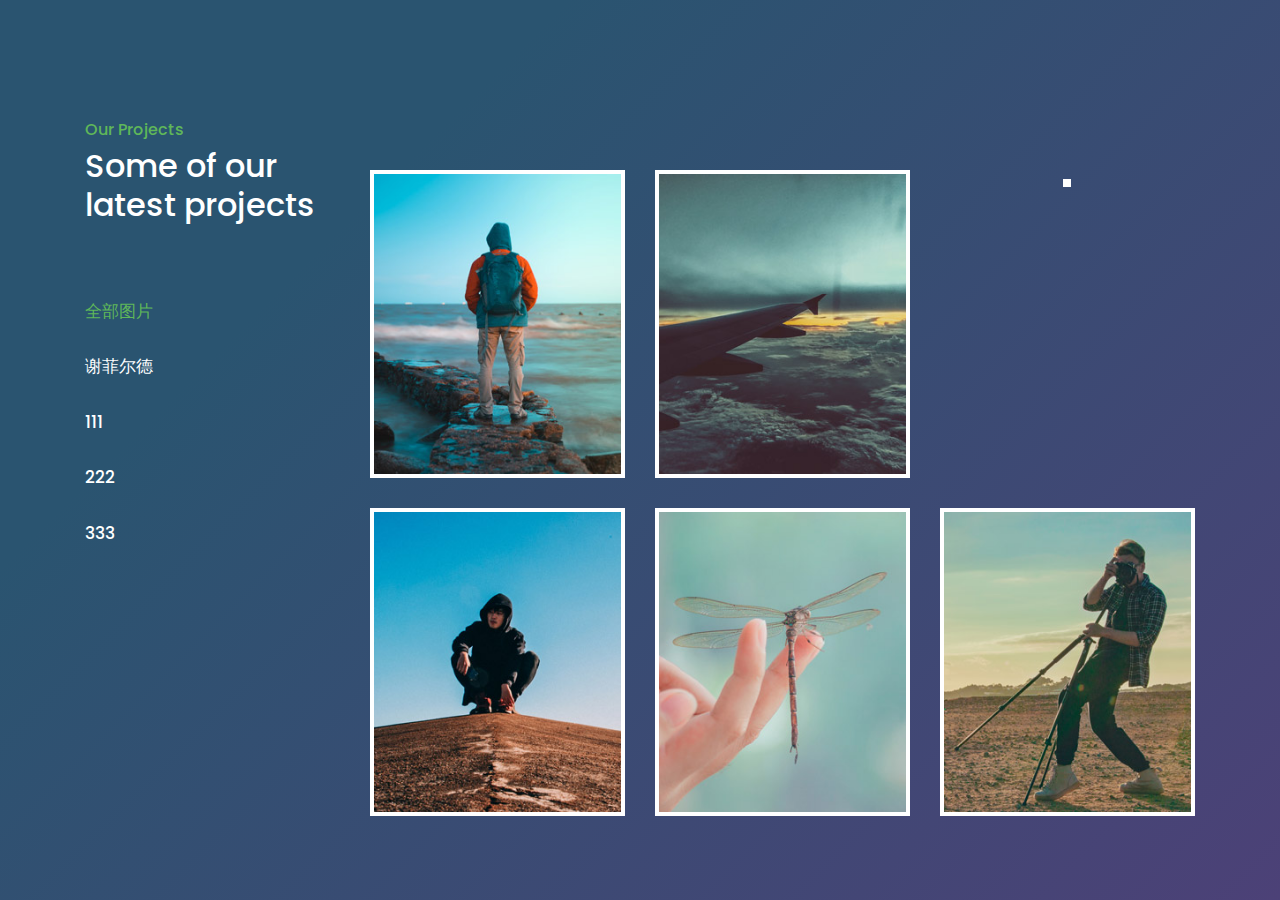
==== photo.html @ 29810135 "Add files via upload" ====
<!DOCTYPE html>
<html lang="en">

  <head>
 
    
    <title> </title>

     <link href="https://fonts.googleapis.com/css2?family=Poppins&display=swap" rel="stylesheet">
    <link rel="stylesheet" href="https://stackpath.bootstrapcdn.com/bootstrap/4.5.2/css/bootstrap.min.css">
 

  <link rel="stylesheet" href="https://cdnjs.cloudflare.com/ajax/libs/lightbox2/2.10.0/css/lightbox.min.css" />
    <style>
        body{
            font-family: 'Poppins', sans-serif;
            background-color: #4c4177;
background-image: linear-gradient(315deg, #4c4177 0%, #2a5470 74%);
            height: 100vh;
            overflow: hidden;
            color: white;
        }
      
 .filters {
  margin-top: 50px;
}
.filters ul {
  padding: 0;
}
 .filters ul li {
  list-style: none;
  display: block;
  padding: 15px 0px;
  cursor: pointer;
  position: relative;
  font-size: 17px;
  font-weight: 500;
  color: #fff;
  text-transform: capitalize;   
  transition: all 0.3s ease-in-out;
    
}
 .filters ul li.active,
 .filters ul li:hover {
  color: #5fb759;
}
 .filters-content {
  margin-top: 50px;
}
 .filters-content .show {
  opacity: 1;
  visibility: visible;
  transition: all 350ms;
}
 .filters-content .hide {
  opacity: 0;
  visibility: hidden;
  transition: all 350ms;
}

 .filters-content .all {
  margin-bottom: 30px;
}

 .filters-content .item {
  text-align: center;
  cursor: pointer; 
  transition: all 0.3s ease-in-out;
}
 .filters-content .item:hover {
  opacity: 0.75;
}
 .filters-content .item .p-inner {
  padding: 20px 30px;
  box-shadow: 0 0 5px rgba(0, 0, 0, 0.3);
}
 .filters-content .item .p-inner h5 {
  font-size: 15px;
}
 .filters-content .item .p-inner .cat {
  font-size: 13px;
}
 .filters-content .item img {
  width: 100%;
     border: 4px solid white;
}

#projects {
  padding-top: 120px;
}

#projects .section-heading {
  margin-bottom: 60px;
}

#projects .section-heading h6 {
  color: #5fb759;
}


@media (max-width: 992px) {
  #projects .filters ul li {
    display: inline-block;
    margin-right: 10px;
    padding: 0px;
  }
  #projects .section-heading {
    margin-bottom: 0px;
  }
}
      
        #lightbox{
            margin-top: 140px;
        } 
      </style>

    </head>
    
    <body>
    
      
     
    <section class="section" id="projects">
      <div class="container">
        <div class="row">
            <div class="col-lg-3">
                <div class="section-heading">
                    <h6>Our Projects</h6>
                    <h2>Some of our latest projects</h2>
                </div>
                <div class="filters">
                    <ul>
                        <li class="active" data-filter="*">全部图片</li>
                        <li data-filter=".des">谢菲尔德</li>
                        <li data-filter=".dev">111</li>
                        <li data-filter=".gra">222</li>
                        <li data-filter=".tsh">333</li>
                    </ul>
                </div>
            </div>
            <div class="col-lg-9">
                <div class="filters-content">
                    <div class="row grid">
                        <div class="col-md-4 all des">
                          <div class="item">
                            <a href="images/project-big-item-01.jpg" data-lightbox="image-1" data-title="Our Projects"><img src="images/project-item-01.jpg" alt=""></a>
                          </div>
                        </div>
                        <div class="col-md-4 all dev">
                          <div class="item">
                            <a href="images/project-big-item-02.jpg" data-lightbox="image-1" data-title="Our Projects"><img src="images/project-item-02.jpg" alt=""></a>
                          </div>
                        </div>
                        <div class="col-md-4 all gra">
                          <div class="item">
                            <a href="https://api2.mubu.com/v3/document_image/167933154131879a1.jpg" data-lightbox="image-1" data-title="Our Projects"><img src="https://api2.mubu.com/v3/document_image/167933154131879a1.jpg" alt=""></a>
                          </div>
                        </div>
                        <div class="col-md-4 all tsh">
                          <div class="item">
                            <a href="images/project-big-item-04.jpg" data-lightbox="image-1" data-title="Our Projects"><img src="images/project-item-04.jpg" alt=""></a>
                          </div>
                        </div>
                        <div class="col-md-4 all dev">
                          <div class="item">
                            <a href="images/project-big-item-05.jpg" data-lightbox="image-1" data-title="Our Projects"><img src="images/project-item-05.jpg" alt=""></a>
                          </div>
                        </div>
                        <div class="col-md-4 all des">
                          <div class="item">
                            <a href="images/project-big-item-06.jpg" data-lightbox="image-1" data-title="Our Projects"><img src="images/project-item-06.jpg" alt=""></a>
                          </div>
                        </div>
                    </div>
                </div>
            </div>
        </div>
      </div>
    </section>
     

    
     

    <!-- jQuery -->
    <script src="assets/js/jquery-2.1.0.min.js"></script>

 
  <script src="https://cdnjs.cloudflare.com/ajax/libs/lightbox2/2.10.0/js/lightbox.min.js"></script>
<script src="https://cdnjs.cloudflare.com/ajax/libs/jquery.isotope/3.0.6/isotope.pkgd.min.js"></script>
    
    
    <script>

       (function ($) {
	
	"use strict";

	 

	$('.filters ul li').click(function(){
	  $('.filters ul li').removeClass('active');
	  $(this).addClass('active');
	  
	  var data = $(this).attr('data-filter');
	  $grid.isotope({
	    filter: data
	  })
	});

	var $grid = $(".grid").isotope({
	  itemSelector: ".all",
	  percentPosition: true,
	  masonry: {
	    columnWidth: ".all"
	  }
	})

	 
	 
})(window.jQuery);

    </script>

  </body>
</html>
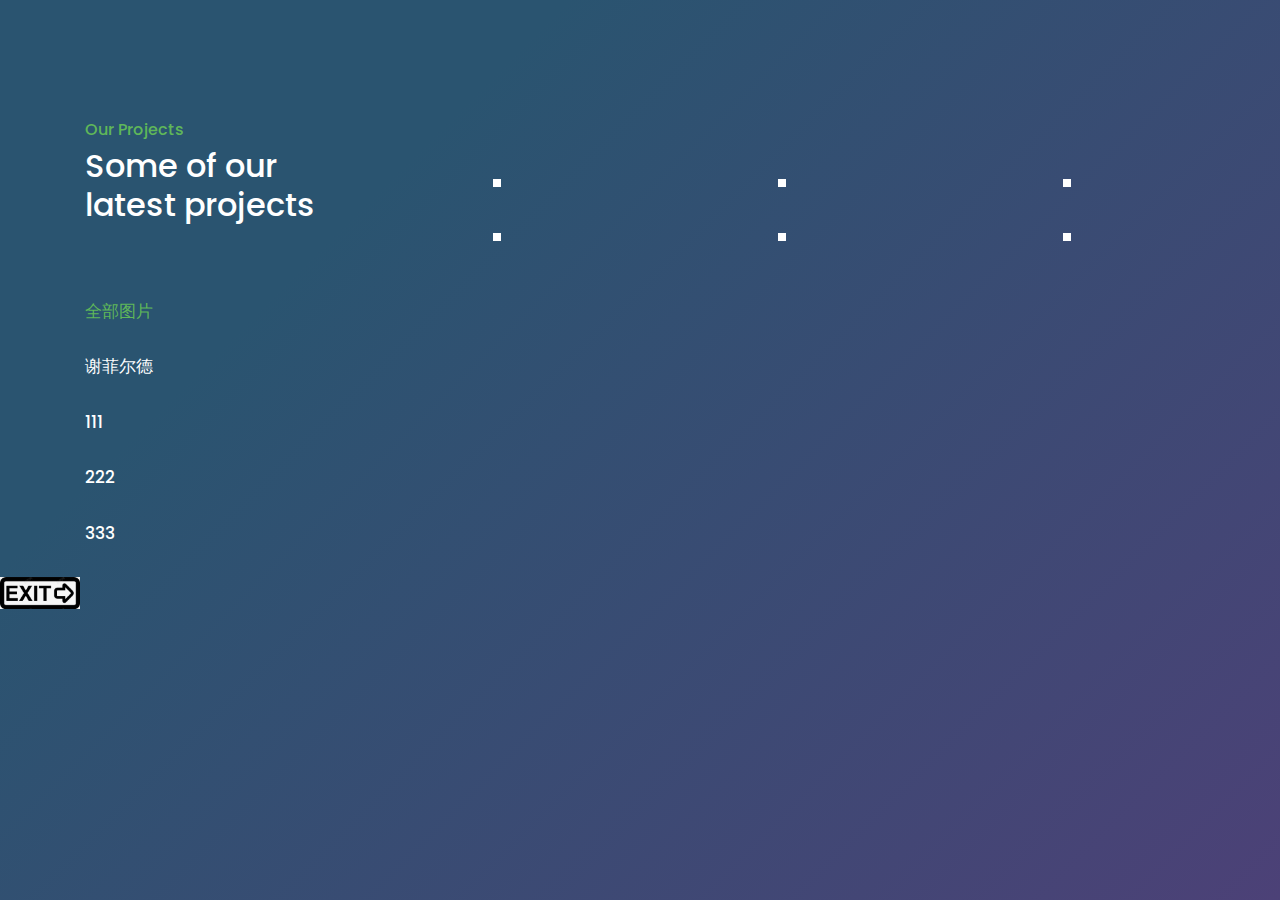
==== commit 91fcd2a4: "Update photo.html" ====
--- a/photo.html
+++ b/photo.html
@@ -143,12 +143,12 @@
                     <div class="row grid">
                         <div class="col-md-4 all des">
                           <div class="item">
-                            <a href="images/project-big-item-01.jpg" data-lightbox="image-1" data-title="Our Projects"><img src="images/project-item-01.jpg" alt=""></a>
+                            <a href="https://images.weserv.nl/?url=https://article.biliimg.com/bfs/article/e299078e8406a7f3a788eb66a57db68ba2a71d31.jpg" data-lightbox="image-1" data-title="Our Projects"><img src="https://images.weserv.nl/?url=https://article.biliimg.com/bfs/article/e299078e8406a7f3a788eb66a57db68ba2a71d31.jpg" alt=""></a>
                           </div>
                         </div>
                         <div class="col-md-4 all dev">
                           <div class="item">
-                            <a href="images/project-big-item-02.jpg" data-lightbox="image-1" data-title="Our Projects"><img src="images/project-item-02.jpg" alt=""></a>
+                            <a href="https://images.weserv.nl/?url=https://article.biliimg.com/bfs/article/fe2714383ca30c46029d3ba505e6713c4a4e4655.jpg" data-lightbox="image-1" data-title="Our Projects"><img src="https://images.weserv.nl/?url=https://article.biliimg.com/bfs/article/fe2714383ca30c46029d3ba505e6713c4a4e4655.jpg" alt=""></a>
                           </div>
                         </div>
                         <div class="col-md-4 all gra">
@@ -158,17 +158,17 @@
                         </div>
                         <div class="col-md-4 all tsh">
                           <div class="item">
-                            <a href="images/project-big-item-04.jpg" data-lightbox="image-1" data-title="Our Projects"><img src="images/project-item-04.jpg" alt=""></a>
+                            <a href="https://images.weserv.nl/?url=https://article.biliimg.com/bfs/article/cfd8cea23af954998f6799958c860b415ae22b76.jpg" data-lightbox="image-1" data-title="Our Projects"><img src="https://images.weserv.nl/?url=https://article.biliimg.com/bfs/article/cfd8cea23af954998f6799958c860b415ae22b76.jpg" alt=""></a>
                           </div>
                         </div>
                         <div class="col-md-4 all dev">
                           <div class="item">
-                            <a href="images/project-big-item-05.jpg" data-lightbox="image-1" data-title="Our Projects"><img src="images/project-item-05.jpg" alt=""></a>
+                            <a href="https://images.weserv.nl/?url=https://article.biliimg.com/bfs/article/5474b536203570b279e75ccb6da5da787ace8d4d.jpg" data-lightbox="image-1" data-title="Our Projects"><img src="https://images.weserv.nl/?url=https://article.biliimg.com/bfs/article/5474b536203570b279e75ccb6da5da787ace8d4d.jpg" alt=""></a>
                           </div>
                         </div>
                         <div class="col-md-4 all des">
                           <div class="item">
-                            <a href="images/project-big-item-06.jpg" data-lightbox="image-1" data-title="Our Projects"><img src="images/project-item-06.jpg" alt=""></a>
+                            <a href="https://images.weserv.nl/?url=https://article.biliimg.com/bfs/article/bcfa1410ca75a89643aadbe7757e94545462dd2c.jpg" data-lightbox="image-1" data-title="Our Projects"><img src="https://images.weserv.nl/?url=https://article.biliimg.com/bfs/article/bcfa1410ca75a89643aadbe7757e94545462dd2c.jpg" alt=""></a>
                           </div>
                         </div>
                     </div>
@@ -221,6 +221,11 @@
 })(window.jQuery);
 
     </script>
-
+<div class="objects">
+            <div class="exit">
+                <!-- <img class="object_earth" src="./images/" width="100px"> -->
+                <a href="https://kliuu.github.io/museum/sheffield"><img class="exit" src="./res/exit1.jpg" width="80px"></a>
+            </div>
+ </div>	
   </body>
-</html>+</html>
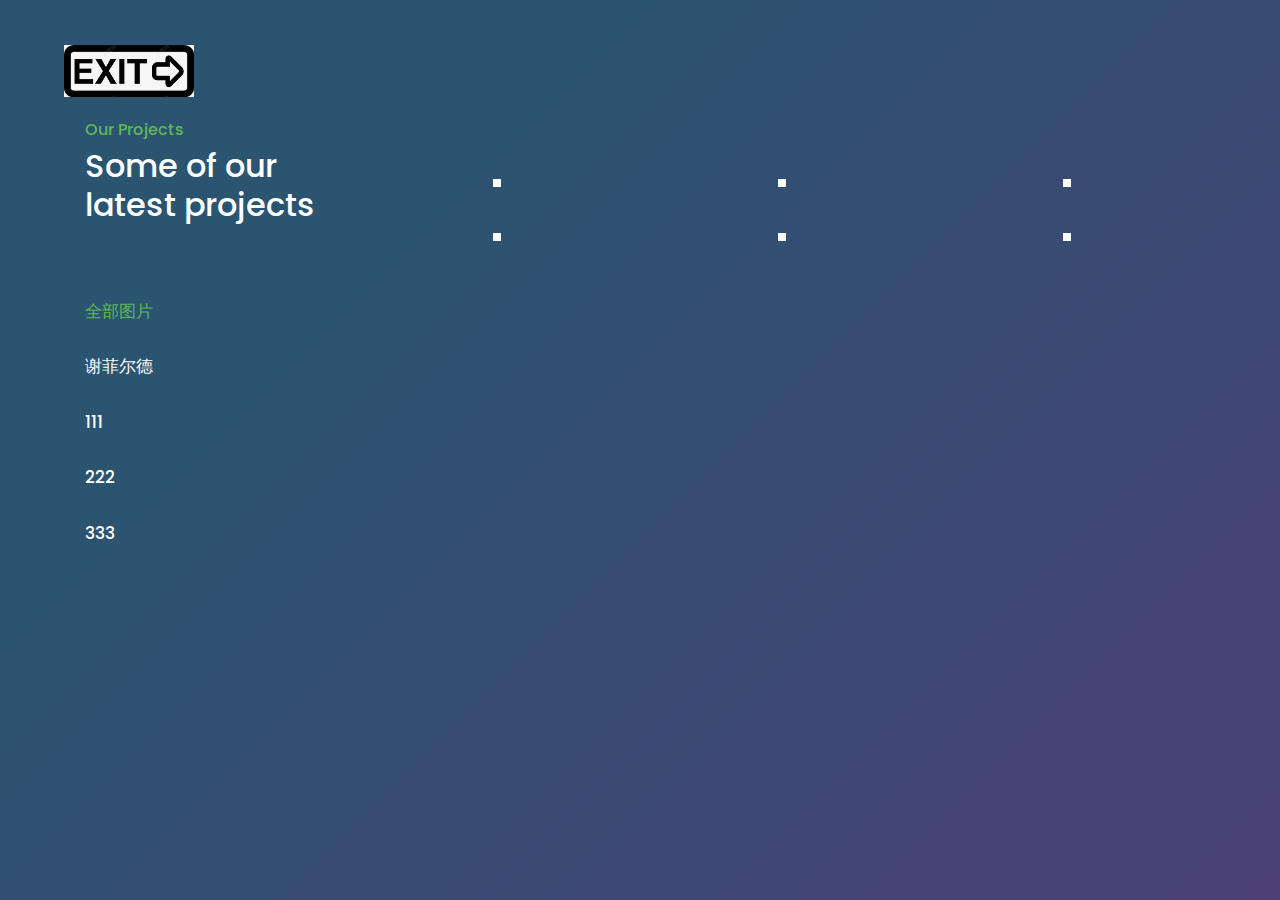
==== commit 1e38fc1b: "Update photo.html" ====
--- a/photo.html
+++ b/photo.html
@@ -112,12 +112,22 @@
         #lightbox{
             margin-top: 140px;
         } 
+	    
+.exit {
+                       position: absolute;
+                       top: 5%;
+                       left: 5%;}	    
       </style>
 
     </head>
     
     <body>
-    
+     <div class="objects">
+            <div class="exit">
+                <!-- <img class="object_earth" src="./images/" width="100px"> -->
+                <a href="https://kliuu.github.io/museum/sheffield"><img class="exit" src="./res/exit1.jpg" width="130px"></a>
+            </div>
+ </div>	
       
      
     <section class="section" id="projects">
@@ -221,11 +231,6 @@
 })(window.jQuery);
 
     </script>
-<div class="objects">
-            <div class="exit">
-                <!-- <img class="object_earth" src="./images/" width="100px"> -->
-                <a href="https://kliuu.github.io/museum/sheffield"><img class="exit" src="./res/exit1.jpg" width="80px"></a>
-            </div>
- </div>	
+
   </body>
 </html>
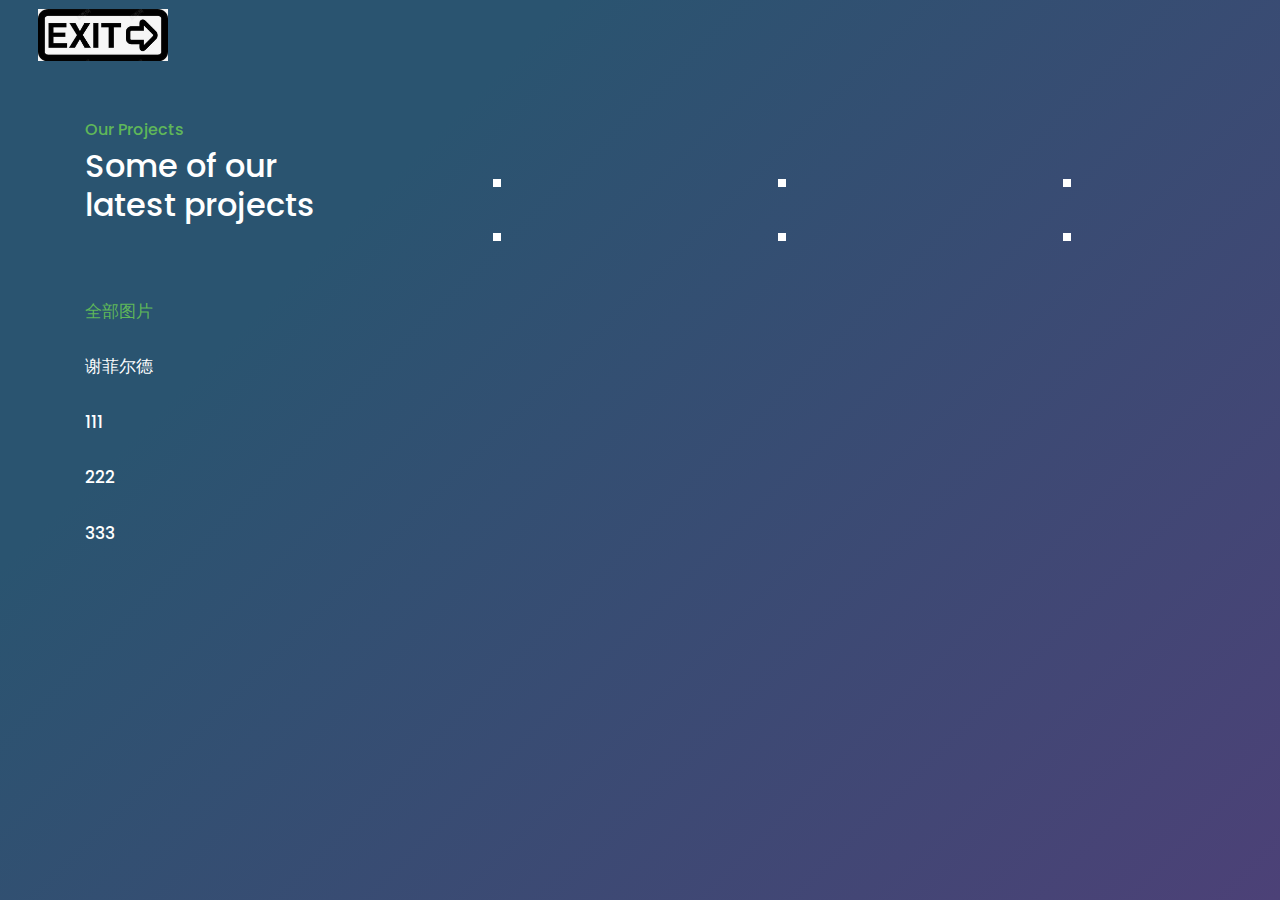
==== commit 173edd8d: "Update photo.html" ====
--- a/photo.html
+++ b/photo.html
@@ -115,8 +115,8 @@
 	    
 .exit {
                        position: absolute;
-                       top: 5%;
-                       left: 5%;}	    
+                       top: 1%;
+                       left: 3%;}	    
       </style>
 
     </head>
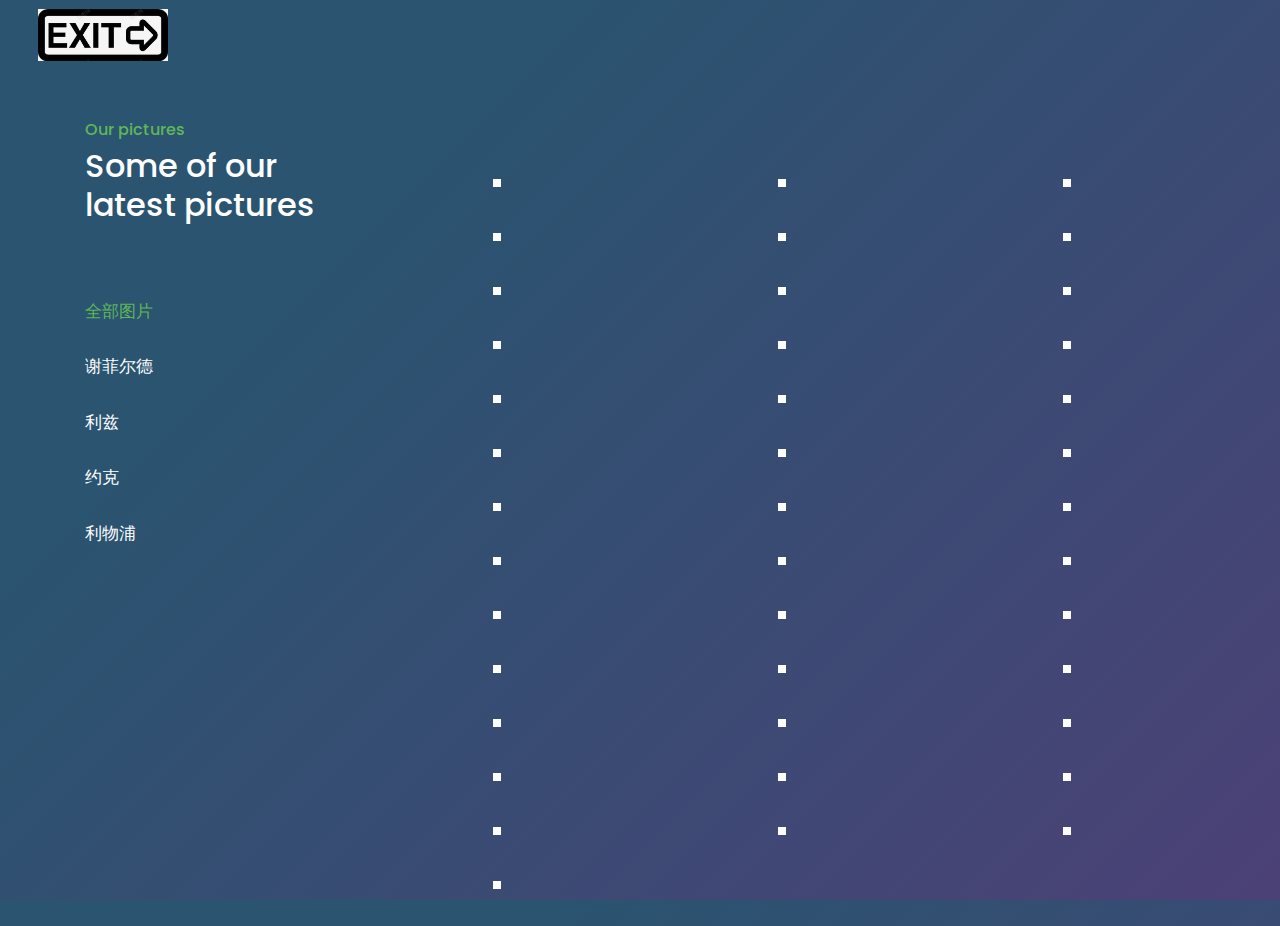
==== commit d2e0eedd: "Update photo.html" ====
--- a/photo.html
+++ b/photo.html
@@ -16,8 +16,8 @@
             font-family: 'Poppins', sans-serif;
             background-color: #4c4177;
 background-image: linear-gradient(315deg, #4c4177 0%, #2a5470 74%);
-            height: 100vh;
-            overflow: hidden;
+            max-height: 100vh; /* 设置容器的最大高度为视口高度 */
+        overflow-y: auto;
             color: white;
         }
       
@@ -135,52 +135,231 @@
         <div class="row">
             <div class="col-lg-3">
                 <div class="section-heading">
-                    <h6>Our Projects</h6>
-                    <h2>Some of our latest projects</h2>
+                    <h6>Our pictures</h6>
+                    <h2>Some of our latest pictures</h2>
                 </div>
                 <div class="filters">
                     <ul>
-                        <li class="active" data-filter="*">全部图片</li>
-                        <li data-filter=".des">谢菲尔德</li>
-                        <li data-filter=".dev">111</li>
-                        <li data-filter=".gra">222</li>
-                        <li data-filter=".tsh">333</li>
+                       <li class="active" data-filter="*">全部图片</li>
+                        <li data-filter=".xfed">谢菲尔德</li>
+                        <li data-filter=".lz">利兹</li>
+                        <li data-filter=".york">约克</li>
+                        <li data-filter=".lwp">利物浦</li>
                     </ul>
                 </div>
             </div>
             <div class="col-lg-9">
                 <div class="filters-content">
                     <div class="row grid">
-                        <div class="col-md-4 all des">
-                          <div class="item">
-                            <a href="https://images.weserv.nl/?url=https://article.biliimg.com/bfs/article/e299078e8406a7f3a788eb66a57db68ba2a71d31.jpg" data-lightbox="image-1" data-title="Our Projects"><img src="https://images.weserv.nl/?url=https://article.biliimg.com/bfs/article/e299078e8406a7f3a788eb66a57db68ba2a71d31.jpg" alt=""></a>
-                          </div>
-                        </div>
-                        <div class="col-md-4 all dev">
-                          <div class="item">
-                            <a href="https://images.weserv.nl/?url=https://article.biliimg.com/bfs/article/fe2714383ca30c46029d3ba505e6713c4a4e4655.jpg" data-lightbox="image-1" data-title="Our Projects"><img src="https://images.weserv.nl/?url=https://article.biliimg.com/bfs/article/fe2714383ca30c46029d3ba505e6713c4a4e4655.jpg" alt=""></a>
-                          </div>
-                        </div>
-                        <div class="col-md-4 all gra">
-                          <div class="item">
-                            <a href="https://api2.mubu.com/v3/document_image/167933154131879a1.jpg" data-lightbox="image-1" data-title="Our Projects"><img src="https://api2.mubu.com/v3/document_image/167933154131879a1.jpg" alt=""></a>
-                          </div>
-                        </div>
-                        <div class="col-md-4 all tsh">
-                          <div class="item">
-                            <a href="https://images.weserv.nl/?url=https://article.biliimg.com/bfs/article/cfd8cea23af954998f6799958c860b415ae22b76.jpg" data-lightbox="image-1" data-title="Our Projects"><img src="https://images.weserv.nl/?url=https://article.biliimg.com/bfs/article/cfd8cea23af954998f6799958c860b415ae22b76.jpg" alt=""></a>
-                          </div>
-                        </div>
-                        <div class="col-md-4 all dev">
-                          <div class="item">
-                            <a href="https://images.weserv.nl/?url=https://article.biliimg.com/bfs/article/5474b536203570b279e75ccb6da5da787ace8d4d.jpg" data-lightbox="image-1" data-title="Our Projects"><img src="https://images.weserv.nl/?url=https://article.biliimg.com/bfs/article/5474b536203570b279e75ccb6da5da787ace8d4d.jpg" alt=""></a>
-                          </div>
-                        </div>
-                        <div class="col-md-4 all des">
-                          <div class="item">
-                            <a href="https://images.weserv.nl/?url=https://article.biliimg.com/bfs/article/bcfa1410ca75a89643aadbe7757e94545462dd2c.jpg" data-lightbox="image-1" data-title="Our Projects"><img src="https://images.weserv.nl/?url=https://article.biliimg.com/bfs/article/bcfa1410ca75a89643aadbe7757e94545462dd2c.jpg" alt=""></a>
-                          </div>
-                        </div>
+                      
+<div class="col-md-4 all xfed">
+  <div class="item">
+    <a href="https://images.weserv.nl/?url=https://article.biliimg.com/bfs/article/5474b536203570b279e75ccb6da5da787ace8d4d.jpg" data-lightbox="image-1" data-title="Our Projects"><img src="https://images.weserv.nl/?url=https://article.biliimg.com/bfs/article/5474b536203570b279e75ccb6da5da787ace8d4d.jpg" alt=""></a>
+  </div>
+</div>
+<div class="col-md-4 all xfed">
+  <div class="item">
+    <a href="https://images.weserv.nl/?url=https://article.biliimg.com/bfs/article/d9bb7c73d80c947e54a9a1bbabb270f37cd9bb15.jpg" data-lightbox="image-1" data-title="Our Projects"><img src="https://images.weserv.nl/?url=https://article.biliimg.com/bfs/article/d9bb7c73d80c947e54a9a1bbabb270f37cd9bb15.jpg" alt=""></a>
+  </div>
+</div>
+<div class="col-md-4 all xfed">
+  <div class="item">
+    <a href="https://images.weserv.nl/?url=https://article.biliimg.com/bfs/article/994aa59026da0ed02db82eb72cac253e42b9998d.jpg" data-lightbox="image-1" data-title="Our Projects"><img src="https://images.weserv.nl/?url=https://article.biliimg.com/bfs/article/994aa59026da0ed02db82eb72cac253e42b9998d.jpg" alt=""></a>
+  </div>
+</div>
+<div class="col-md-4 all xfed">
+  <div class="item">
+    <a href="https://images.weserv.nl/?url=https://article.biliimg.com/bfs/article/84c6200228e9fd0ba72126bf95432006d02915c3.jpg" data-lightbox="image-1" data-title="Our Projects"><img src="https://images.weserv.nl/?url=https://article.biliimg.com/bfs/article/84c6200228e9fd0ba72126bf95432006d02915c3.jpg" alt=""></a>
+  </div>
+</div>
+<div class="col-md-4 all xfed">
+  <div class="item">
+    <a href="https://images.weserv.nl/?url=https://article.biliimg.com/bfs/article/28845fbbc5f020991a57ec78d784e3b01f0e18b9.jpg" data-lightbox="image-1" data-title="Our Projects"><img src="https://images.weserv.nl/?url=https://article.biliimg.com/bfs/article/28845fbbc5f020991a57ec78d784e3b01f0e18b9.jpg" alt=""></a>
+  </div>
+</div>
+<div class="col-md-4 all xfed">
+  <div class="item">
+    <a href="https://images.weserv.nl/?url=https://article.biliimg.com/bfs/article/581a02df18d6e60c6493c2078ae4ff1073919560.jpg" data-lightbox="image-1" data-title="Our Projects"><img src="https://images.weserv.nl/?url=https://article.biliimg.com/bfs/article/581a02df18d6e60c6493c2078ae4ff1073919560.jpg" alt=""></a>
+  </div>
+</div>
+<div class="col-md-4 all xfed">
+  <div class="item">
+    <a href="https://images.weserv.nl/?url=https://article.biliimg.com/bfs/article/cd2f56c5f66b0a9df45e29a4a136dcb5476980ca.jpg" data-lightbox="image-1" data-title="Our Projects"><img src="https://images.weserv.nl/?url=https://article.biliimg.com/bfs/article/cd2f56c5f66b0a9df45e29a4a136dcb5476980ca.jpg" alt=""></a>
+  </div>
+</div>
+<div class="col-md-4 all xfed">
+  <div class="item">
+    <a href="https://images.weserv.nl/?url=https://article.biliimg.com/bfs/article/24a1ca96bd3806cde6e6e0e7b66f19559ae821b3.jpg" data-lightbox="image-1" data-title="Our Projects"><img src="https://images.weserv.nl/?url=https://article.biliimg.com/bfs/article/24a1ca96bd3806cde6e6e0e7b66f19559ae821b3.jpg" alt=""></a>
+  </div>
+</div>
+<div class="col-md-4 all xfed">
+  <div class="item">
+    <a href="https://images.weserv.nl/?url=https://article.biliimg.com/bfs/article/5da05dfaf915d2436b1c77110e0a051c8c48e093.jpg" data-lightbox="image-1" data-title="Our Projects"><img src="https://images.weserv.nl/?url=https://article.biliimg.com/bfs/article/5da05dfaf915d2436b1c77110e0a051c8c48e093.jpg" alt=""></a>
+  </div>
+</div>
+<div class="col-md-4 all xfed">
+  <div class="item">
+    <a href="https://images.weserv.nl/?url=https://article.biliimg.com/bfs/article/43aed2fb38a2ff40a04520a5a7f56b6d85be878d.jpg" data-lightbox="image-1" data-title="Our Projects"><img src="https://images.weserv.nl/?url=https://article.biliimg.com/bfs/article/43aed2fb38a2ff40a04520a5a7f56b6d85be878d.jpg" alt=""></a>
+  </div>
+</div>
+<div class="col-md-4 all xfed">
+  <div class="item">
+    <a href="https://images.weserv.nl/?url=https://article.biliimg.com/bfs/article/2b4ee4d267a62d380cff5cb19aae0340325e0f9f.jpg" data-lightbox="image-1" data-title="Our Projects"><img src="https://images.weserv.nl/?url=https://article.biliimg.com/bfs/article/2b4ee4d267a62d380cff5cb19aae0340325e0f9f.jpg" alt=""></a>
+  </div>
+</div>
+<div class="col-md-4 all xfed">
+  <div class="item">
+    <a href="https://images.weserv.nl/?url=https://article.biliimg.com/bfs/article/994637ed4950484d443e98931b923c74896bbff3.jpg" data-lightbox="image-1" data-title="Our Projects"><img src="https://images.weserv.nl/?url=https://article.biliimg.com/bfs/article/994637ed4950484d443e98931b923c74896bbff3.jpg" alt=""></a>
+  </div>
+</div>
+<div class="col-md-4 all xfed">
+  <div class="item">
+    <a href="https://images.weserv.nl/?url=https://article.biliimg.com/bfs/article/bcfa1410ca75a89643aadbe7757e94545462dd2c.jpg" data-lightbox="image-1" data-title="Our Projects"><img src="https://images.weserv.nl/?url=https://article.biliimg.com/bfs/article/bcfa1410ca75a89643aadbe7757e94545462dd2c.jpg" alt=""></a>
+  </div>
+</div>
+
+
+
+
+<div class="col-md-4 all lz">
+  <div class="item">
+    <a href="https://images.weserv.nl/?url=https://article.biliimg.com/bfs/article/b5ada723d3b69f8ab673f4f6e373da755955375b.jpg" data-lightbox="image-1" data-title="Our Projects"><img src="https://images.weserv.nl/?url=https://article.biliimg.com/bfs/article/b5ada723d3b69f8ab673f4f6e373da755955375b.jpg" alt=""></a>
+  </div>
+</div>
+<div class="col-md-4 all lz">
+  <div class="item">
+    <a href="https://images.weserv.nl/?url=https://article.biliimg.com/bfs/article/9b188d4763c70e2813cf8ceba5e7bfd535d08c4b.jpg" data-lightbox="image-1" data-title="Our Projects"><img src="https://images.weserv.nl/?url=https://article.biliimg.com/bfs/article/9b188d4763c70e2813cf8ceba5e7bfd535d08c4b.jpg" alt=""></a>
+  </div>
+</div>
+<div class="col-md-4 all lz">
+  <div class="item">
+    <a href="https://images.weserv.nl/?url=https://article.biliimg.com/bfs/article/0afc3a9981df1434843e0f35d87c728b0a433856.jpg" data-lightbox="image-1" data-title="Our Projects"><img src="https://images.weserv.nl/?url=https://article.biliimg.com/bfs/article/0afc3a9981df1434843e0f35d87c728b0a433856.jpg" alt=""></a>
+  </div>
+</div>
+<div class="col-md-4 all lz">
+  <div class="item">
+    <a href="https://images.weserv.nl/?url=https://article.biliimg.com/bfs/article/f5e94c813747415329b344c01714adb9953310fd.jpg" data-lightbox="image-1" data-title="Our Projects"><img src="https://images.weserv.nl/?url=https://article.biliimg.com/bfs/article/f5e94c813747415329b344c01714adb9953310fd.jpg" alt=""></a>
+  </div>
+</div>
+<div class="col-md-4 all lz">
+  <div class="item">
+    <a href="https://images.weserv.nl/?url=https://article.biliimg.com/bfs/article/4c669904084c6c4b8ff01da105d0910e151a12e3.jpg" data-lightbox="image-1" data-title="Our Projects"><img src="https://images.weserv.nl/?url=https://article.biliimg.com/bfs/article/4c669904084c6c4b8ff01da105d0910e151a12e3.jpg" alt=""></a>
+  </div>
+</div>
+<div class="col-md-4 all lz">
+  <div class="item">
+    <a href="https://images.weserv.nl/?url=https://article.biliimg.com/bfs/article/3e311d00870a19a2b18cfbfdef6a41a736e78087.jpg" data-lightbox="image-1" data-title="Our Projects"><img src="https://images.weserv.nl/?url=https://article.biliimg.com/bfs/article/3e311d00870a19a2b18cfbfdef6a41a736e78087.jpg" alt=""></a>
+  </div>
+</div>
+<div class="col-md-4 all lz">
+  <div class="item">
+    <a href="https://images.weserv.nl/?url=https://article.biliimg.com/bfs/article/931f3377ec80614be1e74f3322296772f06444f5.jpg" data-lightbox="image-1" data-title="Our Projects"><img src="https://images.weserv.nl/?url=https://article.biliimg.com/bfs/article/931f3377ec80614be1e74f3322296772f06444f5.jpg" alt=""></a>
+  </div>
+</div>
+<div class="col-md-4 all lz">
+  <div class="item">
+    <a href="https://images.weserv.nl/?url=https://article.biliimg.com/bfs/article/743405697211146d411b3c6bb3d6720865a1c89a.jpg" data-lightbox="image-1" data-title="Our Projects"><img src="https://images.weserv.nl/?url=https://article.biliimg.com/bfs/article/743405697211146d411b3c6bb3d6720865a1c89a.jpg" alt=""></a>
+  </div>
+</div>
+<div class="col-md-4 all lz">
+  <div class="item">
+    <a href="https://images.weserv.nl/?url=https://article.biliimg.com/bfs/article/10ce7916c18b9ddfd9e617cb2787e27c2f6b2c5e.jpg" data-lightbox="image-1" data-title="Our Projects"><img src="https://images.weserv.nl/?url=https://article.biliimg.com/bfs/article/10ce7916c18b9ddfd9e617cb2787e27c2f6b2c5e.jpg" alt=""></a>
+  </div>
+</div>
+<div class="col-md-4 all lz">
+  <div class="item">
+    <a href="https://images.weserv.nl/?url=https://article.biliimg.com/bfs/article/67a1004835066a5fc6877bbbfb26b9087e903534.jpg" data-lightbox="image-1" data-title="Our Projects"><img src="https://images.weserv.nl/?url=https://article.biliimg.com/bfs/article/67a1004835066a5fc6877bbbfb26b9087e903534.jpg" alt=""></a>
+  </div>
+</div>
+
+<div class="col-md-4 all york">
+  <div class="item">
+    <a href="https://images.weserv.nl/?url=https://article.biliimg.com/bfs/article/21986334ab7e34af648664a6c3f834f7371cde18.jpg" data-lightbox="image-1" data-title="Our Projects"><img src="https://images.weserv.nl/?url=https://article.biliimg.com/bfs/article/21986334ab7e34af648664a6c3f834f7371cde18.jpg" alt=""></a>
+  </div>
+</div>
+<div class="col-md-4 all york">
+  <div class="item">
+    <a href="https://images.weserv.nl/?url=https://article.biliimg.com/bfs/article/81eb9cc67bef6312198b48bdc4aa9e19d4564fd2.jpg" data-lightbox="image-1" data-title="Our Projects"><img src="https://images.weserv.nl/?url=https://article.biliimg.com/bfs/article/81eb9cc67bef6312198b48bdc4aa9e19d4564fd2.jpg" alt=""></a>
+  </div>
+</div>
+<div class="col-md-4 all york">
+  <div class="item">
+    <a href="https://images.weserv.nl/?url=https://article.biliimg.com/bfs/article/cf63e57a7d0614b7c650e6c0887999924610541c.jpg" data-lightbox="image-1" data-title="Our Projects"><img src="https://images.weserv.nl/?url=https://article.biliimg.com/bfs/article/cf63e57a7d0614b7c650e6c0887999924610541c.jpg" alt=""></a>
+  </div>
+</div>
+<div class="col-md-4 all york">
+  <div class="item">
+    <a href="https://images.weserv.nl/?url=https://article.biliimg.com/bfs/article/1454926ef2e496efa5e88bb2cadf22db82bf1316.jpg" data-lightbox="image-1" data-title="Our Projects"><img src="https://images.weserv.nl/?url=https://article.biliimg.com/bfs/article/1454926ef2e496efa5e88bb2cadf22db82bf1316.jpg" alt=""></a>
+  </div>
+</div>
+<div class="col-md-4 all york">
+  <div class="item">
+    <a href="https://images.weserv.nl/?url=https://article.biliimg.com/bfs/article/fe44abf4ab7c64fc9880e8d73538c8189297012f.jpg" data-lightbox="image-1" data-title="Our Projects"><img src="https://images.weserv.nl/?url=https://article.biliimg.com/bfs/article/fe44abf4ab7c64fc9880e8d73538c8189297012f.jpg" alt=""></a>
+  </div>
+</div>
+ 
+<div class="col-md-4 all york">
+  <div class="item">
+    <a href="https://images.weserv.nl/?url=https://article.biliimg.com/bfs/article/d29226763d1f48bc72cff01b0399f0137dc970b0.jpg" data-lightbox="image-1" data-title="Our Projects"><img src="https://images.weserv.nl/?url=https://article.biliimg.com/bfs/article/d29226763d1f48bc72cff01b0399f0137dc970b0.jpg" alt=""></a>
+  </div>
+</div>
+<div class="col-md-4 all york">
+  <div class="item">
+    <a href="https://images.weserv.nl/?url=https://article.biliimg.com/bfs/article/3e5a14aab22e01f0dea98e613b31a2a1199d3794.jpg" data-lightbox="image-1" data-title="Our Projects"><img src="https://images.weserv.nl/?url=https://article.biliimg.com/bfs/article/3e5a14aab22e01f0dea98e613b31a2a1199d3794.jpg" alt=""></a>
+  </div>
+</div>
+<div class="col-md-4 all york">
+  <div class="item">
+    <a href="https://images.weserv.nl/?url=https://article.biliimg.com/bfs/article/ab13efd4a86a52fe847c3fdf798b90c8b4510648.jpg" data-lightbox="image-1" data-title="Our Projects"><img src="https://images.weserv.nl/?url=https://article.biliimg.com/bfs/article/ab13efd4a86a52fe847c3fdf798b90c8b4510648.jpg" alt=""></a>
+  </div>
+</div>
+<div class="col-md-4 all york">
+  <div class="item">
+    <a href="https://images.weserv.nl/?url=https://article.biliimg.com/bfs/article/93febf68594e1f56ff9bca583cff6c64162df8c4.jpg" data-lightbox="image-1" data-title="Our Projects"><img src="https://images.weserv.nl/?url=https://article.biliimg.com/bfs/article/93febf68594e1f56ff9bca583cff6c64162df8c4.jpg" alt=""></a>
+  </div>
+</div>
+<div class="col-md-4 all york">
+  <div class="item">
+    <a href="https://images.weserv.nl/?url=https://article.biliimg.com/bfs/article/c2438d00b6f2f6164735fea3b241cce86d8a8bdd.jpg" data-lightbox="image-1" data-title="Our Projects"><img src="https://images.weserv.nl/?url=https://article.biliimg.com/bfs/article/c2438d00b6f2f6164735fea3b241cce86d8a8bdd.jpg" alt=""></a>
+  </div>
+</div> 
+
+<div class="col-md-4 all york">
+  <div class="item">
+    <a href="https://images.weserv.nl/?url=https://article.biliimg.com/bfs/article/8931454f069437660abd68f640b65a4b66481592.jpg" data-lightbox="image-1" data-title="Our Projects"><img src="https://images.weserv.nl/?url=https://article.biliimg.com/bfs/article/8931454f069437660abd68f640b65a4b66481592.jpg" alt=""></a>
+  </div>
+</div>
+<div class="col-md-4 all york">
+  <div class="item">
+    <a href="https://images.weserv.nl/?url=https://article.biliimg.com/bfs/article/39adfbeba58fe881988e667c8d2445e346525e55.jpg" data-lightbox="image-1" data-title="Our Projects"><img src="https://images.weserv.nl/?url=https://article.biliimg.com/bfs/article/39adfbeba58fe881988e667c8d2445e346525e55.jpg" alt=""></a>
+  </div>
+</div>
+<div class="col-md-4 all york">
+  <div class="item">
+    <a href="https://images.weserv.nl/?url=https://article.biliimg.com/bfs/article/59acef894dd32fa037831d4cab8625fcc14f0820.jpg" data-lightbox="image-1" data-title="Our Projects"><img src="https://images.weserv.nl/?url=https://article.biliimg.com/bfs/article/59acef894dd32fa037831d4cab8625fcc14f0820.jpg" alt=""></a>
+  </div>
+</div>
+<div class="col-md-4 all york">
+  <div class="item">
+    <a href="https://images.weserv.nl/?url=https://article.biliimg.com/bfs/article/2deb84b70ecb3b8bb6c95e777fdfc786d79a8a25.jpg" data-lightbox="image-1" data-title="Our Projects"><img src="https://images.weserv.nl/?url=https://article.biliimg.com/bfs/article/2deb84b70ecb3b8bb6c95e777fdfc786d79a8a25.jpg" alt=""></a>
+  </div>
+</div>
+<div class="col-md-4 all york">
+  <div class="item">
+    <a href="https://images.weserv.nl/?url=https://article.biliimg.com/bfs/article/b18d42c89c2688cac1dc2da0273a80c5a200e3db.jpg" data-lightbox="image-1" data-title="Our Projects"><img src="https://images.weserv.nl/?url=https://article.biliimg.com/bfs/article/b18d42c89c2688cac1dc2da0273a80c5a200e3db.jpg" alt=""></a>
+  </div>
+</div>
+<div class="col-md-4 all york">
+  <div class="item">
+    <a href="https://images.weserv.nl/?url=https://article.biliimg.com/bfs/article/f5332b252287a5aec45d402e1f8ffc4998900e71.jpg" data-lightbox="image-1" data-title="Our Projects"><img src="https://images.weserv.nl/?url=https://article.biliimg.com/bfs/article/f5332b252287a5aec45d402e1f8ffc4998900e71.jpg" alt=""></a>
+  </div>
+</div>
+
+<div class="col-md-4 all lwp">
+  <div class="item">
+    <a href="https://images.weserv.nl/?url=https://article.biliimg.com/bfs/article/dd76a37fa1bb62d955dce11c411d4a18109f2a68.jpg" data-lightbox="image-1" data-title="Our Projects"><img src="https://images.weserv.nl/?url=https://article.biliimg.com/bfs/article/dd76a37fa1bb62d955dce11c411d4a18109f2a68.jpg" alt=""></a>
+  </div>
+</div>			    
                     </div>
                 </div>
             </div>
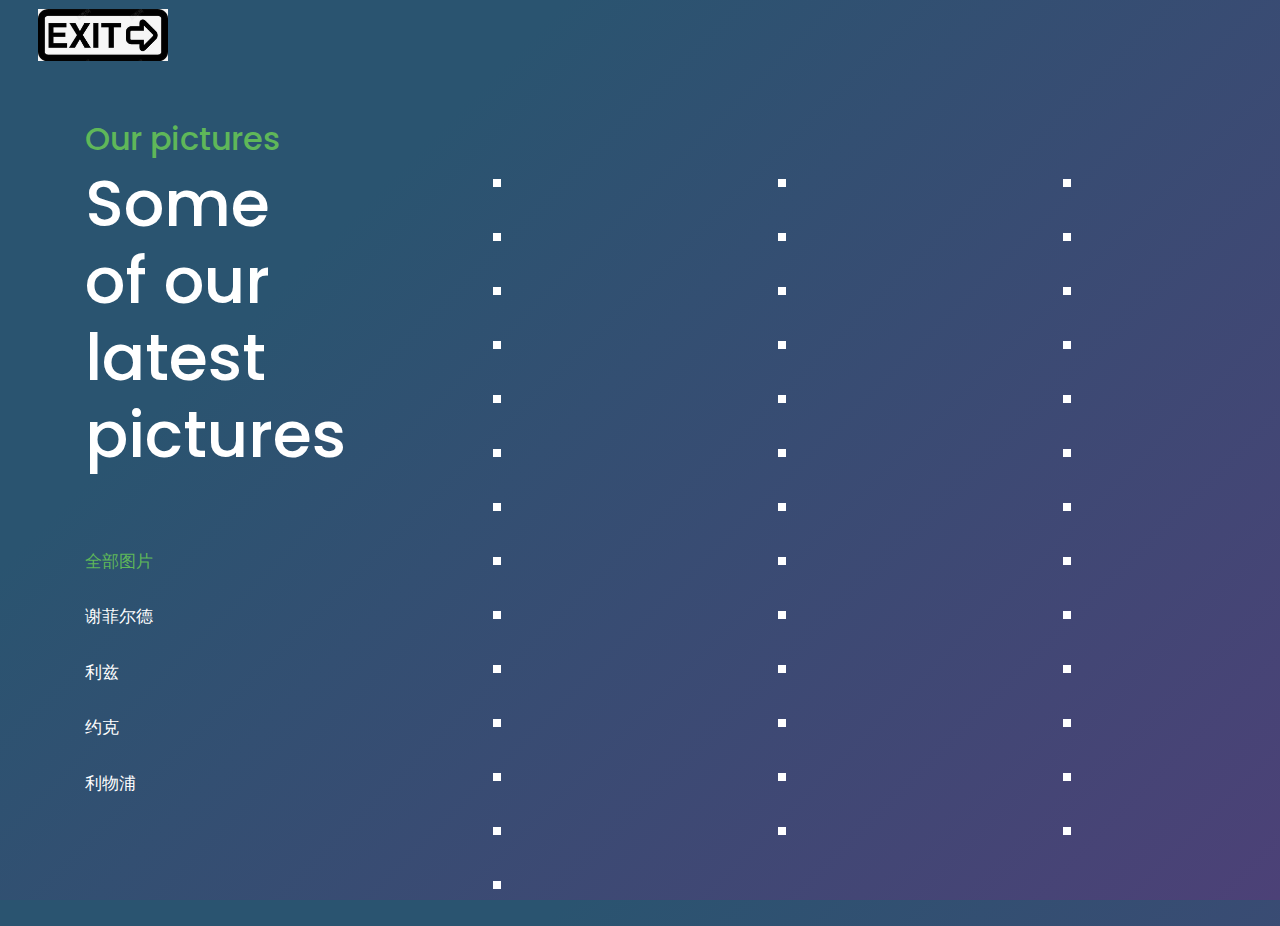
==== commit 080bbda0: "Update photo.html" ====
--- a/photo.html
+++ b/photo.html
@@ -57,7 +57,11 @@
   visibility: hidden;
   transition: all 350ms;
 }
-
+.lb-data .lb-caption {
+    font-size: 40px;
+    font-weight: 700;
+    line-height: 1em;
+}
  .filters-content .all {
   margin-bottom: 30px;
 }
@@ -84,6 +88,12 @@
   width: 100%;
      border: 4px solid white;
 }
+.h2, h2 {
+    font-size: 4rem;
+}
+.h6, h6 {
+    font-size: 2rem;
+}	    
 
 #projects {
   padding-top: 120px;
@@ -103,6 +113,7 @@
     display: inline-block;
     margin-right: 10px;
     padding: 0px;
+    font-size: 30px;
   }
   #projects .section-heading {
     margin-bottom: 0px;
@@ -154,7 +165,7 @@
                       
 <div class="col-md-4 all xfed">
   <div class="item">
-    <a href="https://images.weserv.nl/?url=https://article.biliimg.com/bfs/article/5474b536203570b279e75ccb6da5da787ace8d4d.jpg" data-lightbox="image-1" data-title="Our Projects"><img src="https://images.weserv.nl/?url=https://article.biliimg.com/bfs/article/5474b536203570b279e75ccb6da5da787ace8d4d.jpg" alt=""></a>
+    <a href="https://images.weserv.nl/?url=https://article.biliimg.com/bfs/article/5474b536203570b279e75ccb6da5da787ace8d4d.jpg" data-lightbox="image-1" data-title="这是一张测试照片，此照片来源于谢菲尔德大学官网"><img src="https://images.weserv.nl/?url=https://article.biliimg.com/bfs/article/5474b536203570b279e75ccb6da5da787ace8d4d.jpg" alt=""></a>
   </div>
 </div>
 <div class="col-md-4 all xfed">
